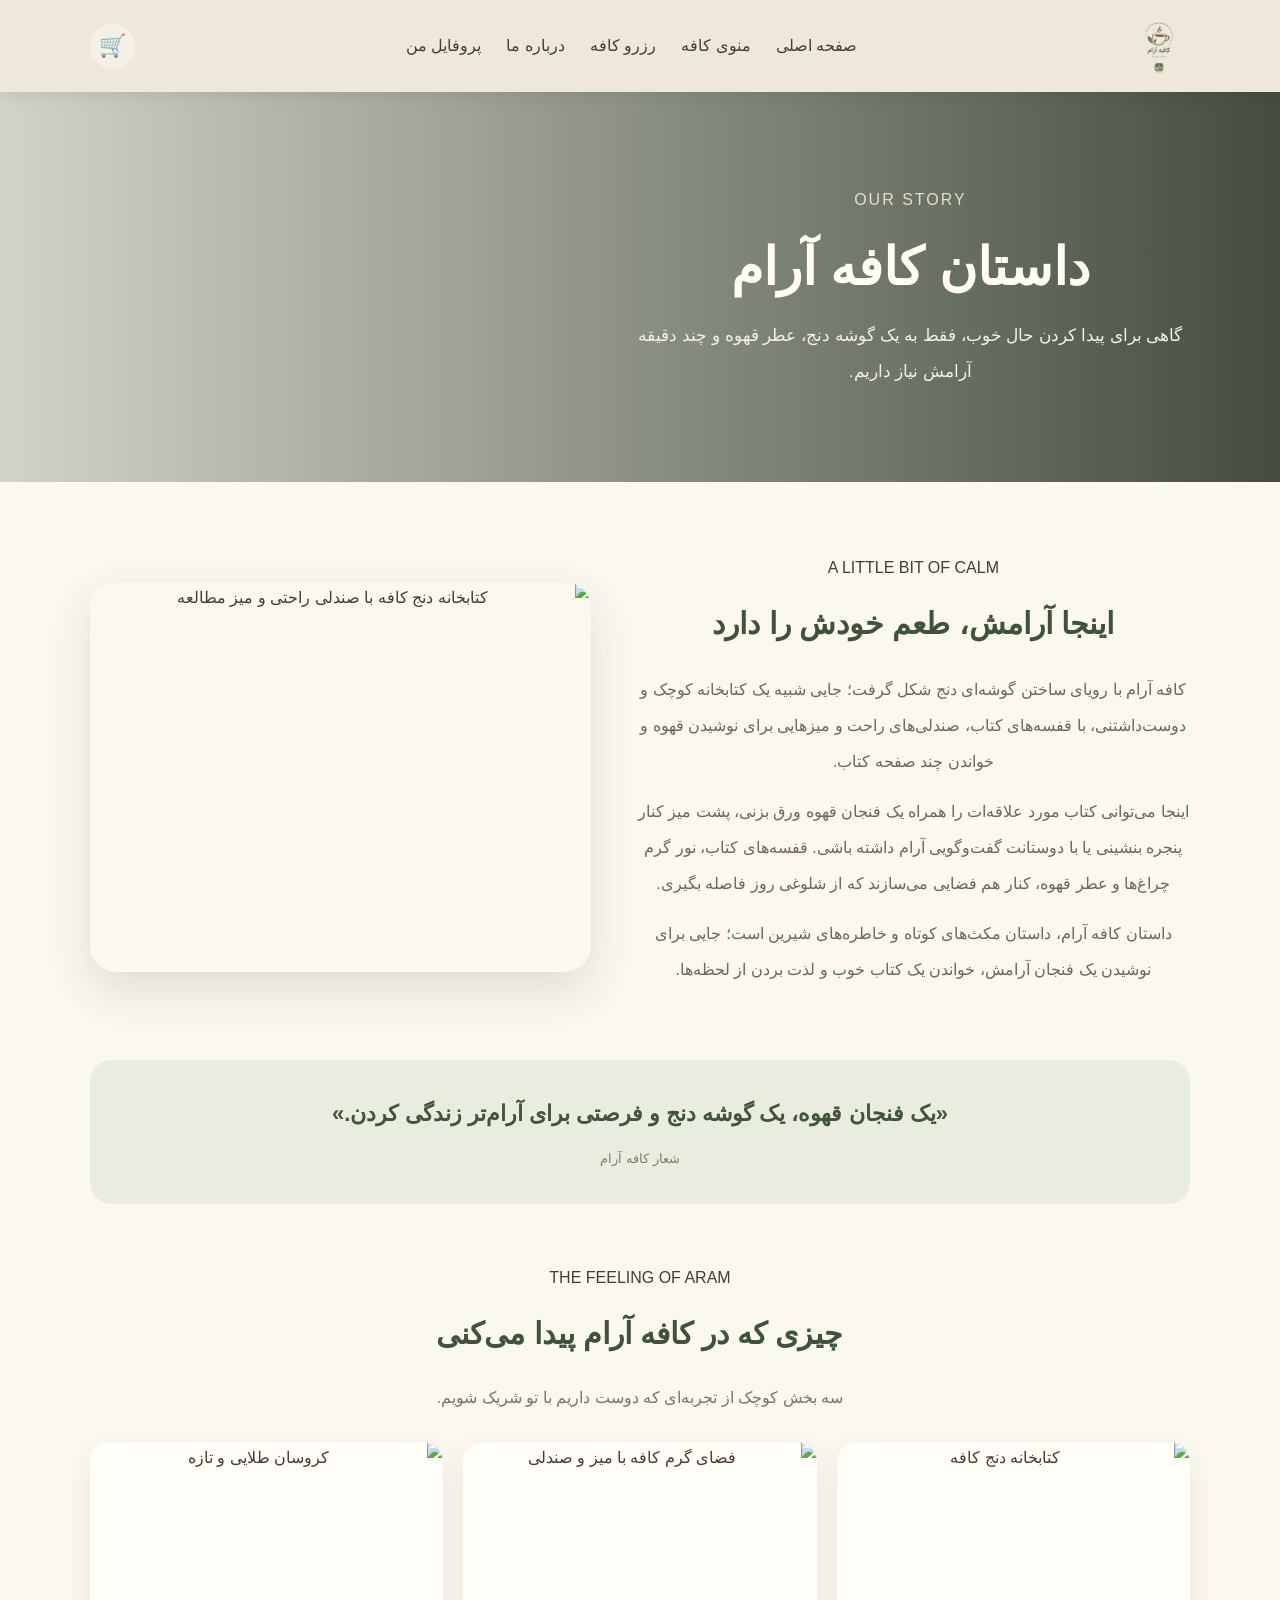
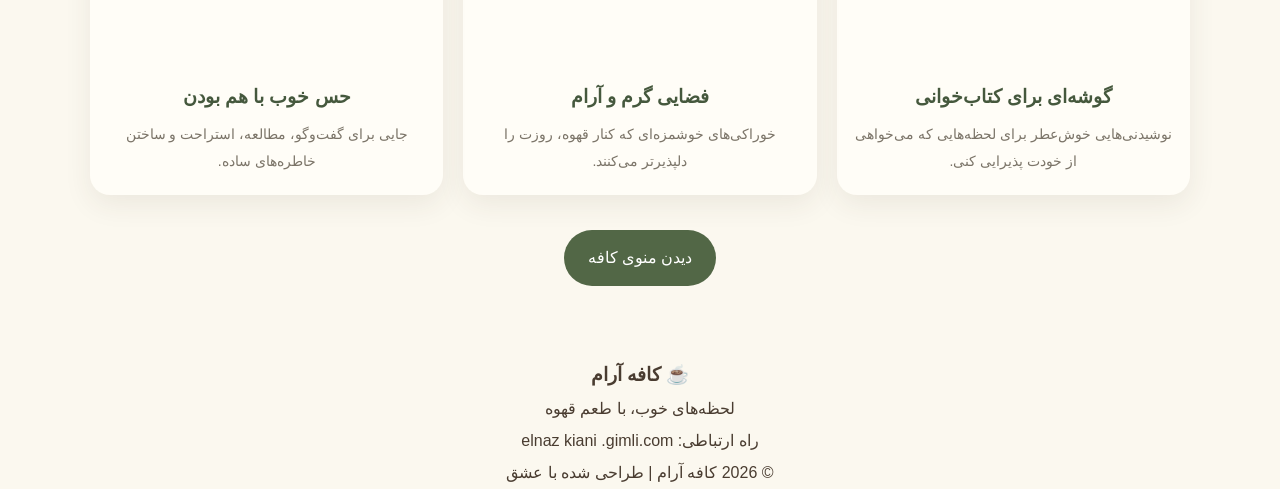
==== about.html @ 831acf15 "Add files via upload" ====
<!DOCTYPE html>
<html lang="fa" dir="rtl">
<head>
    <meta charset="UTF-8">
    <meta name="viewport" content="width=device-width, initial-scale=1.0">
    <title>داستان ما | کافه آرام</title>
    <link rel="icon" type="image/png" href="lo.png">
    <link rel="stylesheet" href="style.css">
    <link rel="preconnect" href="https://fonts.googleapis.com">
    <link rel="preconnect" href="https://fonts.gstatic.com" crossorigin>
    <link href="https://fonts.googleapis.com/css2?family=Vazirmatn:wght@300;400;500;600;700;800&display=swap" rel="stylesheet">
    <style>
        .story-page { background: #fbf8ef; }
        .story-hero {
            position: relative; min-height: 390px; display: flex; align-items: center;
            overflow: hidden; padding: 70px max(7vw, 24px);
            background: linear-gradient(90deg, rgba(27,39,25,.18), rgba(27,39,25,.82)),
                        url("./images/library-cafe.jpg") center 52%/cover no-repeat;
        }
        .story-hero-content { position: relative; z-index: 1; max-width: 650px; color: #fffdf6; }
        .story-hero .section-label { color: #e4dfc8; letter-spacing: 2px; }
        .story-hero h1 { font-size: clamp(32px, 5vw, 52px); margin: 12px 0; line-height: 1.5; }
        .story-hero p { max-width: 560px; font-size: 17px; line-height: 2.1; color: #f5f0e5; }
        .story-wrap { width: min(1100px, 90%); margin: auto; padding: 70px 0; }
        .story-intro { display: grid; grid-template-columns: 1.05fr .95fr; gap: 46px; align-items: center; }
        .story-copy h2, .story-values h2 { color: #40533a; font-size: 30px; margin: 10px 0 18px; }
        .story-copy p { color: #6d675c; line-height: 2.25; font-size: 16px; margin: 0 0 14px; }
        .story-photo-main { height: 390px; width: 100%; object-fit: cover; border-radius: 26px; box-shadow: 0 18px 45px rgba(55,65,43,.14); }
        .story-quote { margin: 58px 0; padding: 32px; border-radius: 22px; background: #e9eddf; text-align: center; color: #43543a; }
        .story-quote p { font-size: 22px; line-height: 2; margin: 0; font-weight: 600; }
        .story-quote span { display: block; margin-top: 10px; color: #7d806d; font-size: 13px; }
        .story-values { text-align: center; margin-bottom: 28px; }
        .story-values > p { color: #7b7468; }
        .story-gallery { display: grid; grid-template-columns: repeat(3, 1fr); gap: 20px; margin-top: 28px; }
        .story-gallery article { overflow: hidden; border-radius: 20px; background: #fffdf7; box-shadow: 0 10px 28px rgba(60,55,40,.08); }
        .story-gallery img { width: 100%; height: 220px; display: block; object-fit: cover; }
        .story-gallery h3 { color: #45583d; margin: 16px 18px 6px; }
        .story-gallery p { color: #7b7468; line-height: 1.9; margin: 0 18px 20px; font-size: 14px; }
        .story-back { display: inline-block; margin-top: 35px; padding: 12px 24px; border-radius: 28px; background: #526746; color: white; text-decoration: none; }
        @media (max-width: 760px) {
            .story-hero { min-height: 340px; padding: 55px 7%; }
            .story-intro { grid-template-columns: 1fr; gap: 24px; }
            .story-photo-main { height: 280px; }
            .story-gallery { grid-template-columns: 1fr; }
            .story-gallery img { height: 230px; }
            .story-wrap { padding: 48px 0; }
            .story-quote { margin: 38px 0; padding: 24px 18px; }
            .story-quote p { font-size: 18px; }
        }
    </style>
</head>
<body class="story-page">
<header>
    <a href="index.html#home" class="logo"><img src="./lo.png" alt="لوگوی کافه آرام"></a>
    <button class="menu-toggle" id="menuToggle" aria-label="باز کردن منو">☰</button>
    <nav id="navbar">
        <a href="index.html#home">صفحه اصلی</a>
        <a href="index.html#menu">منوی کافه</a>
        <a href="reservation.html">رزرو کافه</a>
        <a href="about.html" aria-current="page">درباره ما</a>
        <a href="profile.html">پروفایل من</a>
    </nav>
    <a class="header-cart" href="index.html#menu" aria-label="رفتن به منوی کافه">🛒</a>
</header>

<main>
    <section class="story-hero">
        <div class="story-hero-content">
            <span class="section-label">OUR STORY</span>
            <h1>داستان کافه آرام</h1>
            <p>گاهی برای پیدا کردن حال خوب، فقط به یک گوشه دنج، عطر قهوه و چند دقیقه آرامش نیاز داریم.</p>
        </div>
    </section>

    <div class="story-wrap">
        <section class="story-intro">
            <div class="story-copy">
                <span class="section-label">A LITTLE BIT OF CALM</span>
                <h2>اینجا آرامش، طعم خودش را دارد</h2>
                <p>کافه آرام با رویای ساختن گوشه‌ای دنج شکل گرفت؛ جایی شبیه یک کتابخانه کوچک و دوست‌داشتنی، با قفسه‌های کتاب، صندلی‌های راحت و میزهایی برای نوشیدن قهوه و خواندن چند صفحه کتاب.</p>
                <p>اینجا می‌توانی کتاب مورد علاقه‌ات را همراه یک فنجان قهوه ورق بزنی، پشت میز کنار پنجره بنشینی یا با دوستانت گفت‌وگویی آرام داشته باشی. قفسه‌های کتاب، نور گرم چراغ‌ها و عطر قهوه، کنار هم فضایی می‌سازند که از شلوغی روز فاصله بگیری.</p>
                <p>داستان کافه آرام، داستان مکث‌های کوتاه و خاطره‌های شیرین است؛ جایی برای نوشیدن یک فنجان آرامش، خواندن یک کتاب خوب و لذت بردن از لحظه‌ها.</p>
            </div>
            <img class="story-photo-main" src="./images/library-cafe.jpg" alt="کتابخانه دنج کافه با صندلی راحتی و میز مطالعه">
        </section>

        <blockquote class="story-quote">
            <p>«یک فنجان قهوه، یک گوشه دنج و فرصتی برای آرام‌تر زندگی کردن.»</p>
            <span>شعار کافه آرام</span>
        </blockquote>

        <section>
            <div class="story-values">
                <span class="section-label">THE FEELING OF ARAM</span>
                <h2>چیزی که در کافه آرام پیدا می‌کنی</h2>
                <p>سه بخش کوچک از تجربه‌ای که دوست داریم با تو شریک شویم.</p>
            </div>
            <div class="story-gallery">
                <article>
                    <img src="./images/library-cafe.jpg" alt="کتابخانه دنج کافه">
                    <h3>گوشه‌ای برای کتاب‌خوانی</h3>
                    <p>نوشیدنی‌هایی خوش‌عطر برای لحظه‌هایی که می‌خواهی از خودت پذیرایی کنی.</p>
                </article>
                <article>
                    <img src="./images/cafe-interior.jpg" alt="فضای گرم کافه با میز و صندلی">
                    <h3>فضایی گرم و آرام</h3>
                    <p>خوراکی‌های خوشمزه‌ای که کنار قهوه، روزت را دلپذیرتر می‌کنند.</p>
                </article>
                <article>
                    <img src="./images/croissant.jpg" alt="کروسان طلایی و تازه">
                    <h3>حس خوب با هم بودن</h3>
                    <p>جایی برای گفت‌وگو، مطالعه، استراحت و ساختن خاطره‌های ساده.</p>
                </article>
            </div>
            <div style="text-align:center">
                <a class="story-back" href="index.html#menu">دیدن منوی کافه</a>
            </div>
        </section>
    </div>
</main>

<footer>
    <h3>☕ کافه آرام</h3>
    <p>لحظه‌های خوب، با طعم قهوه</p><p>راه ارتباطی: elnaz kiani .gimli.com</p>
    <p class="copyright">© <span id="year"></span> کافه آرام | طراحی شده با عشق</p>
</footer>
<script>
    document.getElementById("year").textContent = new Date().getFullYear();
    const toggle = document.getElementById("menuToggle");
    const nav = document.getElementById("navbar");
    toggle?.addEventListener("click", () => nav?.classList.toggle("active"));
    nav?.querySelectorAll("a").forEach(link => link.addEventListener("click", () => nav.classList.remove("active")));
</script>
</body>
</html>
---- style.css ----
/* تنظیمات کلی */
* {
    margin: 0;
    padding: 0;
    box-sizing: border-box;
    scroll-behavior: smooth;
}

body {
    font-family: Tahoma, sans-serif;
    background-color: #F7F4EA;
    color: #493C30;
    line-height: 2;
}

/* سربرگ سایت */
header {
    background-color: #EEE8DA;
    padding: 15px 7%;
    display: flex;
    justify-content: space-between;
    align-items: center;
    position: sticky;
    top: 0;
    z-index: 1000;
    box-shadow: 0 3px 15px rgba(0,0,0,0.08);
}

.logo {
    color: #536B4F;
    font-size: 23px;
    font-weight: bold;
    text-decoration: none;
}

nav {
    display: flex;
    align-items: center;
    gap: 25px;
}

nav a {
    color: #493C30;
    text-decoration: none;
    transition: 0.3s;
}

nav a:hover {
    color: #829675;
}

.menu-toggle {
    display: none;
    background: #71866B;
    color: white;
    border: none;
    padding: 8px 13px;
    border-radius: 8px;
    cursor: pointer;
}

/* بخش اصلی */
.hero {
    min-height: 550px;
    background:
        linear-gradient(rgba(30,45,30,0.5), rgba(30,45,30,0.5)),
        url("https://images.unsplash.com/photo-1445116572660-236099ec97a0?w=1600");
    background-size: cover;
    background-position: center;
    display: flex;
    align-items: center;
    justify-content: center;
    text-align: center;
    color: white;
    padding: 40px 20px;
}

.hero-content {
    max-width: 750px;
}

.hero-content h1 {
    font-size: 40px;
    margin: 15px 0;
}

.hero-content p {
    font-size: 18px;
    margin-bottom: 25px;
}

.main-btn {
    display: inline-block;
    background-color: #71866B;
    color: white;
    padding: 12px 30px;
    border-radius: 30px;
    text-decoration: none;
    transition: 0.3s;
}

.main-btn:hover {
    background-color: #536B4F;
    transform: translateY(-3px);
}

.hero-note {
    margin-top: 25px;
    font-size: 15px;
}
/* بخش خوش آمدگویی */
.welcome {
    padding: 65px 10%;
    text-align: center;
}

.section-label {
    color: #A18B69;
    font-size: 13px;
    letter-spacing: 2px;
}

.welcome h2,
.section h2 {
    color: #536B4F;
    font-size: 30px;
    margin: 12px 0;
}

/* بخش منو */
.section {
    padding: 75px 10%;
    text-align: center;
}

.menu-section {
    background-color: #EEE9DD;
}

.section-description {
    margin-bottom: 25px;
}

.menu-table-wrapper {
    width: 100%;
    overflow-x: auto;
    margin-top: 30px;
}

table {
    width: 100%;
    border-collapse: collapse;
    background-color: #FFFEFA;
    box-shadow: 0 5px 18px rgba(0,0,0,0.07);
}

th {
    background-color: #71866B;
    color: white;
    padding: 15px;
}

td {
    padding: 14px;
    border-bottom: 1px solid #E5DECF;
}

tr:hover {
    background-color: #F1EBDD;
}

.menu-note {
    margin-top: 25px;
    color: #8A7359;
}
/* بخش درباره ما */
.about-section {
    display: flex;
    align-items: center;
    gap: 45px;
    text-align: right;
    background-color: #F8F5EC;
}

.about-image {
    flex: 1;
}

.about-image img {
    width: 100%;
    border-radius: 20px;
    box-shadow: 0 5px 20px rgba(0,0,0,0.12);
}

.about-text {
    flex: 1;
}

.about-text h2 {
    margin-bottom: 20px;
}

.about-text p {
    margin: 15px 0;
}

.about-text ul {
    padding-right: 25px;
    margin-top: 15px;
}
/* پروفایل سازنده */
.profile-section {
    background-color: #EAE5D8;
}

.profile-card {
    background-color: #FFFEFA;
    max-width: 500px;
    margin: 30px auto;
    padding: 35px;
    border-radius: 20px;
    box-shadow: 0 5px 20px rgba(0,0,0,0.08);
    transition: 0.3s;
}

.profile-card:hover {
    transform: translateY(-7px);
}

.profile-avatar {
    width: 100px;
    height: 100px;
    margin: 0 auto 15px;
    border-radius: 50%;
    background-color: #E8EEDD;
    display: flex;
    align-items: center;
    justify-content: center;
    font-size: 48px;
}

.profile-card h3 {
    color: #536B4F;
    font-size: 25px;
}

.profile-role {
    color: #A18B69;
    font-size: 14px;
}

.profile-card p {
    margin: 18px 0;
    color: #796B5D;
}

.profile-tags {
    display: flex;
    justify-content: center;
    gap: 10px;
    flex-wrap: wrap;
}

.profile-tags span {
    background-color: #EAEFE4;
    color: #536B4F;
    padding: 5px 15px;
    border-radius: 20px;
}

/* پایین سایت */
footer {
    background-color: #536B4F;
    color: white;
    text-align: center;
    padding: 30px;
}

.copyright {
    margin-top: 20px;
    font-size: 12px;
    opacity: 0.8;
}

/* نمایش در موبایل */
@media screen and (max-width: 768px) {

    header {
        padding: 13px 5%;
        flex-wrap: wrap;
    }

    .menu-toggle {
        display: block;
    }

    nav {
        display: none;
        flex-direction: column;
        width: 100%;
        gap: 12px;
        padding: 15px 0;
    }

    nav.show {
        display: flex;
    }

    .hero {
        min-height: 450px;
    }

    .hero-content h1 {
        font-size: 28px;
    }

    .hero-content p {
        font-size: 15px;
    }

    .section {
        padding: 50px 5%;
    }

    .about-section {
        flex-direction: column;
    }

    .about-image,
    .about-text {
        width: 100%;
    }

    th, td {
        padding: 9px 5px;
        font-size: 12px;
    }
}
/* تنظیم محل قرارگیری نوشته‌ها */
body {
    text-align: center;
}

.about-text {
    text-align: right;
}

.about-text ul {
    text-align: right;
}
.about-text {
    text-align: center;
}

.about-text ul {
    display: inline-block;
    text-align: right;
}
.logo {
    display: flex;
    align-items: center;
}

.logo img {
    width: 170px;
    height: 100px;
    object-fit: contain;
    display: block;
}
.hero {
    position: relative;
    width: 100%;
    overflow: hidden;
}

.hero-image {
    display: block;
    width: 100%;
    height: auto;
}

.hero {
    position: relative;
    width: 100%;
    overflow: hidden;
}

.hero-image {
    display: block;
    width: 100%;
    height: auto;
}

.hero-button {
    position: absolute;
    left: 42.4%;
    top: 67.5%;
    width: 15.2%;
    height: 7.5%;
    border-radius: 50px;
    cursor: pointer;
}
/* عنوان منو */
.section-heading {
    text-align: center;
    margin-bottom: 35px;
}

.section-heading h2 {
    color: #43543a;
    font-size: 32px;
    margin: 12px 0;
}

.section-description {
    color: #766b5c;
    line-height: 1.8;
}

/* چیدمان کارت محصولات */
.products-grid {
    display: grid;
    grid-template-columns: repeat(3, minmax(0, 1fr));
    gap: 24px;
}

/* کارت هر محصول */
.product-card {
    background: #fffdf7;
    border: 3px double #b69a68;
    border-radius: 18px;
    outline: 1px solid rgba(182, 154, 104, 0.28);
    outline-offset: -7px;
    overflow: hidden;
    box-shadow: 0 5px 18px rgba(60, 50, 35, 0.08), inset 0 0 0 5px #fffdf7;
    transition: transform 0.3s ease, box-shadow 0.3s ease;
}

.product-card:hover {
    transform: translateY(-5px);
    box-shadow: 0 10px 24px rgba(60, 50, 35, 0.14);
}

/* عکس محصولات */
.product-card img {
    display: block;
    width: 100%;
    height: 175px;
    object-fit: contain;
    padding: 8px;
    background: #f8f5ec;
}

/* اطلاعات محصول */
.product-info {
    padding: 20px;
    text-align: right;
}

.product-info h3 {
    color: #43543a;
    font-size: 21px;
    margin: 0 0 10px;
}

.product-info p {
    color: #766b5c;
    line-height: 1.8;
    min-height: 50px;
}

.product-price {
    display: block;
    color: #795638;
    font-size: 18px;
    margin: 15px 0;
}
/* انتخاب تعداد و دکمه افزودن */
.product-actions {
    display: flex;
    align-items: center;
    justify-content: flex-start;
    direction: ltr;
    flex-wrap: wrap;
    gap: 10px;
}

.product-qty {
    width: 65px;
    padding: 9px;
    border: 1px solid #cfc5b3;
    border-radius: 8px;
    background: #fff;
    font-family: inherit;
}

.add-to-cart,
.clear-cart {
    background: #526746;
    color: #fffdf7;
    border: 1px solid #b69a68;
    border-radius: 25px;
    padding: 10px 16px;
    font-family: inherit;
    cursor: pointer;
    transition: background 0.3s ease;
}

.add-to-cart:hover,
.clear-cart:hover {
    background: #3d5033;
}

/* سبد سفارش */
.cart-section {
    margin-top: 50px;
    padding: 25px;
    background: #f5f0e5;
    border-radius: 18px;
}

.cart-section h2 {
    color: #43543a;
    margin-bottom: 20px;
}

.cart-table-wrapper {
    overflow-x: auto;
}

.cart-table {
    width: 100%;
    border-collapse: collapse;
    text-align: center;
}

.cart-table th,
.cart-table td {
    padding: 12px;
    border-bottom: 1px solid #ded4c3;
}

.cart-table th {
    color: #43543a;
    background: #ebe4d5;
}

.remove-item {
    background: #9b4d3b;
    color: white;
    border: none;
    border-radius: 8px;
    padding: 7px 12px;
    font-family: inherit;
    cursor: pointer;
}

.cart-total {
    font-size: 18px;
    margin-top: 20px;
    color: #43543a;
}

.cart-message {
    color: #43543a;
    min-height: 24px;
    margin-top: 15px;
}

/* نمایش در تبلت */
@media (max-width: 900px) {
    .products-grid {
        grid-template-columns: repeat(2, minmax(0, 1fr));
    }
}

/* نمایش در موبایل */
@media (max-width: 600px) {
    .products-grid {
        grid-template-columns: 1fr;
    }

    .product-card img {
        height: 200px;
    }

    .cart-section {
        padding: 15px;
    }

    .product-actions {
        gap: 8px;
    }
}
/* آیکون سبد خرید در هدر */
.header-cart {
    position: relative;
    display: inline-flex;
    align-items: center;
    justify-content: center;
    width: 45px;
    height: 45px;
    background: #f5f0e5;
    color: #43543a;
    border-radius: 50%;
    font-size: 22px;
    text-decoration: none;
    flex-shrink: 0;
}

.header-cart:hover {
    background: #e6dfd0;
}

#cartCount {
    position: absolute;
    top: -5px;
    left: -5px;
    min-width: 20px;
    height: 20px;
    padding: 0 4px;
    display: flex;
    align-items: center;
    justify-content: center;
    background: #9b4d3b;
    color: white;
    border-radius: 50%;
    font-size: 12px;
}

/* ===== سبد خرید بازشونده ===== */
.header-cart {
    border: 0;
    cursor: pointer;
    font-family: inherit;
}
.cart-overlay {
    position: fixed;
    inset: 0;
    z-index: 3000;
    display: flex;
    align-items: center;
    justify-content: center;
    padding: 18px;
    background: rgba(30, 38, 27, .58);
    opacity: 0;
    visibility: hidden;
    transition: opacity .25s ease, visibility .25s ease;
}
.cart-overlay.is-open {
    opacity: 1;
    visibility: visible;
}
.cart-modal {
    width: min(760px, 100%);
    max-height: min(88vh, 760px);
    overflow-y: auto;
    background: #fffdf7;
    border: 1px solid #e7dfd0;
    border-radius: 24px;
    padding: 26px;
    box-shadow: 0 24px 70px rgba(20, 30, 18, .25);
    transform: translateY(18px) scale(.98);
    transition: transform .25s ease;
}
.cart-overlay.is-open .cart-modal {
    transform: translateY(0) scale(1);
}
.cart-modal-header {
    display: flex;
    align-items: flex-start;
    justify-content: space-between;
    gap: 16px;
    padding-bottom: 18px;
    border-bottom: 1px solid #e9e2d5;
}
.cart-modal-header h2 {
    margin: 5px 0;
    color: #43543a;
    font-size: 25px;
}
.cart-modal-header p {
    margin: 0;
    color: #8a806f;
    font-size: 14px;
}
.cart-close {
    width: 40px;
    height: 40px;
    border: 0;
    border-radius: 50%;
    background: #f1ecdf;
    color: #43543a;
    font-size: 28px;
    line-height: 1;
    cursor: pointer;
}
.cart-content { padding: 18px 0; }
.cart-table-wrapper { overflow-x: auto; }
.cart-table {
    width: 100%;
    border-collapse: separate;
    border-spacing: 0;
    text-align: center;
    min-width: 560px;
}
.cart-table th {
    background: #edf0e7;
    color: #43543a;
    font-weight: 700;
}
.cart-table th, .cart-table td {
    padding: 13px 10px;
    border-bottom: 1px solid #eee8dc;
}
.cart-table tbody tr:last-child td { border-bottom: 0; }
.cart-table td { color: #5e594f; }
.cart-table .empty-cart-cell { padding: 28px; color: #8a806f; }
.cart-controls {
    display: inline-flex;
    align-items: center;
    justify-content: center;
    gap: 9px;
    white-space: nowrap;
}
.quantity-btn {
    width: 29px;
    height: 29px;
    border: 0;
    border-radius: 50%;
    background: #e8eddf;
    color: #43543a;
    font-size: 18px;
    cursor: pointer;
}
.quantity-btn:hover { background: #d8e1ce; }
.remove-item {
    border: 0;
    border-radius: 18px;
    padding: 7px 11px;
    background: #f4e5df;
    color: #994e3c;
    font-family: inherit;
    cursor: pointer;
}
.cart-empty {
    display: none;
    text-align: center;
    padding: 25px 10px 18px;
    color: #6d665a;
}
.cart-empty.is-visible { display: block; }
.cart-empty > span { display: block; font-size: 38px; margin-bottom: 8px; }
.cart-empty strong { color: #43543a; font-size: 17px; }
.cart-empty p { margin: 7px 0 14px; font-size: 14px; }
.cart-footer {
    padding-top: 17px;
    border-top: 1px solid #e9e2d5;
}
.cart-total {
    display: flex;
    justify-content: space-between;
    align-items: center;
    gap: 12px;
    margin: 0 0 17px;
    padding: 15px 17px;
    border-radius: 14px;
    background: #f2f0e6;
    color: #43543a;
    font-size: 16px;
}
.cart-total strong { font-size: 20px; }
.cart-footer-actions { display: flex; gap: 10px; flex-wrap: wrap; }
.cart-footer-actions button, .continue-shopping {
    border: 0;
    border-radius: 24px;
    padding: 10px 18px;
    font-family: inherit;
    cursor: pointer;
}
.clear-cart { background: #9b4d3b; color: white; }
.continue-shopping { background: #526746; color: white; }
.cart-message { min-height: 22px; margin: 10px 0 0; color: #526746; }
body.cart-open { overflow: hidden; }
@media (max-width: 600px) {
    .cart-overlay { padding: 9px; align-items: flex-end; }
    .cart-modal { width: 100%; max-height: 92vh; border-radius: 22px 22px 12px 12px; padding: 18px 14px; }
    .cart-modal-header h2 { font-size: 21px; }
    .cart-total { font-size: 14px; }
    .cart-total strong { font-size: 17px; }
}


/* ===== اسلایدشو خوش‌آمدگویی ===== */
.hero {
    position: relative;
    min-height: 590px;
    overflow: hidden;
    isolation: isolate;
    display: flex;
    align-items: center;
    justify-content: center;
    padding: 50px 20px;
    text-align: center;
    color: #fffdf6;
    background: #293628;
}
.hero-slideshow, .hero-shade {
    position: absolute;
    inset: 0;
}
.hero-slideshow { z-index: -2; }
.hero-slide {
    position: absolute;
    inset: 0;
    width: 100%;
    height: 100%;
    object-fit: cover;
    opacity: 0;
    transition: opacity 1.2s ease-in-out;
}
.hero-slide.active { opacity: 1; }
.hero-shade {
    z-index: -1;
    background: linear-gradient(90deg, rgba(25,35,23,.58), rgba(25,35,23,.48));
}
.hero-caption { max-width: 760px; position: relative; z-index: 1; }
.hero-caption > span { color: #e7dfc9; letter-spacing: 3px; font-size: 13px; }
.hero-caption h1 { color: #fffdf6; font-size: clamp(30px, 5vw, 48px); margin: 15px 0; }
.hero-caption p { color: #f5f0e5; font-size: 18px; margin: 0 0 25px; }
.hero-dots {
    position: absolute;
    bottom: 22px;
    left: 0;
    right: 0;
    display: flex;
    justify-content: center;
    gap: 9px;
    z-index: 2;
}
.hero-dot {
    width: 9px;
    height: 9px;
    border: 0;
    border-radius: 50%;
    padding: 0;
    background: rgba(255,255,255,.55);
    cursor: pointer;
    transition: width .25s, background .25s;
}
.hero-dot.active { width: 25px; border-radius: 10px; background: #f4ead3; }

/* ===== رزرو کافه ===== */
.reservation-section {
    display: grid;
    grid-template-columns: 1fr 1fr;
    gap: 48px;
    align-items: center;
    padding: 80px max(7%, 22px);
    background: #f8f5ec;
}
.reservation-intro h2 { color: #43543a; font-size: clamp(25px, 3vw, 34px); line-height: 1.7; margin: 10px 0; }
.reservation-intro > p { color: #746d61; line-height: 2.1; }
.reservation-occasions { display: flex; flex-wrap: wrap; gap: 12px; margin: 24px 0; }
.reservation-occasions div {
    display: flex; align-items: center; gap: 8px; padding: 10px 14px;
    border-radius: 30px; background: #e9eddf; color: #43543a; font-size: 14px;
}
.reservation-occasions span { font-size: 19px; }
.reservation-photo { width: 100%; height: 245px; object-fit: cover; border-radius: 22px; }
.reservation-form {
    background: #fffdf7; border: 1px solid #e8e1d4; border-radius: 23px;
    padding: 28px; box-shadow: 0 14px 40px rgba(53,61,42,.08);
}
.reservation-form h3 { margin: 0 0 5px; color: #43543a; font-size: 23px; }
.reservation-form > p { margin: 0 0 20px; color: #8a806f; font-size: 14px; }
.reservation-form label { display: block; margin: 13px 0 6px; color: #5c594e; font-size: 14px; }
.reservation-form input, .reservation-form select, .reservation-form textarea {
    width: 100%; box-sizing: border-box; border: 1px solid #e3ddcf; border-radius: 11px;
    padding: 12px; background: #fff; color: #4d5144; font: inherit; outline: none;
}
.reservation-form input:focus, .reservation-form select:focus, .reservation-form textarea:focus { border-color: #879879; }
.reservation-fields { display: grid; grid-template-columns: 1fr 1fr; gap: 13px; }
.reservation-submit {
    width: 100%; margin-top: 18px; border: 0; border-radius: 25px; padding: 13px;
    background: #526746; color: white; font: inherit; cursor: pointer;
}
.reservation-submit:hover { background: #405638; }
.reservation-message { min-height: 22px; color: #526746; line-height: 1.8; margin: 10px 0 0 !important; }
.reservation-form small { display: block; margin-top: 8px; color: #9a8f7d; line-height: 1.8; }
@media (max-width: 800px) {
    .reservation-section { grid-template-columns: 1fr; gap: 28px; padding: 55px 6%; }
    .hero { min-height: 470px; }
}
@media (max-width: 480px) {
    .reservation-fields { grid-template-columns: 1fr; gap: 0; }
    .reservation-form { padding: 21px 17px; }
}

/* نسخه به‌روزشده صفحات */
.hero-home{position:relative;min-height:560px;overflow:hidden;padding:0;background:#273626;display:block}.hero-home .hero-slideshow,.hero-home .hero-shade{position:absolute;inset:0}.hero-home .hero-slide{position:absolute;inset:0;width:100%;height:100%;object-fit:cover;opacity:0;transition:opacity 1.2s ease}.hero-home .hero-slide.active{opacity:1}.hero-home .hero-shade{background:linear-gradient(90deg,rgba(20,30,20,.25),rgba(20,30,20,.68));z-index:1}.hero-home .hero-caption{position:absolute;z-index:2;inset:0;display:flex;flex-direction:column;align-items:center;justify-content:center;text-align:center;color:#fffdf5;padding:30px}.hero-home .hero-caption h1{font-size:clamp(30px,5vw,52px);margin:0 0 14px;text-shadow:0 3px 18px #0008}.hero-home .hero-caption p{font-size:clamp(18px,2.5vw,25px);margin:0;text-shadow:0 2px 12px #0009}.reservation-page-heading{text-align:center;padding:60px 20px 35px;background:#f8f5ec}.reservation-page-heading h1{color:#43543a;font-size:clamp(26px,4vw,40px);margin:10px auto;max-width:850px}.reservation-page-heading p{color:#756d60;max-width:760px;margin:auto;line-height:2}.reservation-page .reservation-section{padding-top:45px}.reservation-slideshow{position:relative;width:100%;height:250px;border-radius:22px;overflow:hidden;margin-top:22px}.reservation-slide{position:absolute;inset:0;width:100%;height:100%;object-fit:cover;opacity:0;transition:opacity 1s ease}.reservation-slide.active{opacity:1}.reservation-gallery{padding:55px 7%;text-align:center;background:#fffdf7}.reservation-gallery h2{color:#43543a;margin-bottom:25px}.reservation-gallery-grid{display:grid;grid-template-columns:repeat(4,1fr);gap:18px}.reservation-gallery-grid article{background:#f8f5ec;border-radius:18px;overflow:hidden;box-shadow:0 8px 25px #4b563015}.reservation-gallery-grid img{width:100%;height:180px;object-fit:cover;display:block}.reservation-gallery-grid h3{color:#43543a;padding:13px;font-size:16px}.logo img{width:62px;height:62px;object-fit:contain;display:block}@media(max-width:800px){.reservation-gallery-grid{grid-template-columns:repeat(2,1fr)}.hero-home{min-height:470px}}@media(max-width:480px){.reservation-gallery-grid{grid-template-columns:1fr}.reservation-gallery-grid img{height:210px}}

/* به‌روزرسانی ظاهری کارت‌های محصولات */
.product-card {
    background: linear-gradient(145deg, rgba(248, 245, 232, 0.97), rgba(232, 237, 220, 0.92));
    position: relative;
}
.product-info h3 {
    font-family: "B Nazanin", "Noto Naskh Arabic", Georgia, serif;
    font-size: 25px;
    font-weight: 700;
    letter-spacing: 0.15px;
    color: #344b2e;
    text-shadow: 0 1px 0 rgba(255, 255, 255, 0.7);
}
.product-info {
    background: linear-gradient(180deg, rgba(248, 245, 232, 0.88), rgba(236, 239, 225, 0.94));
}
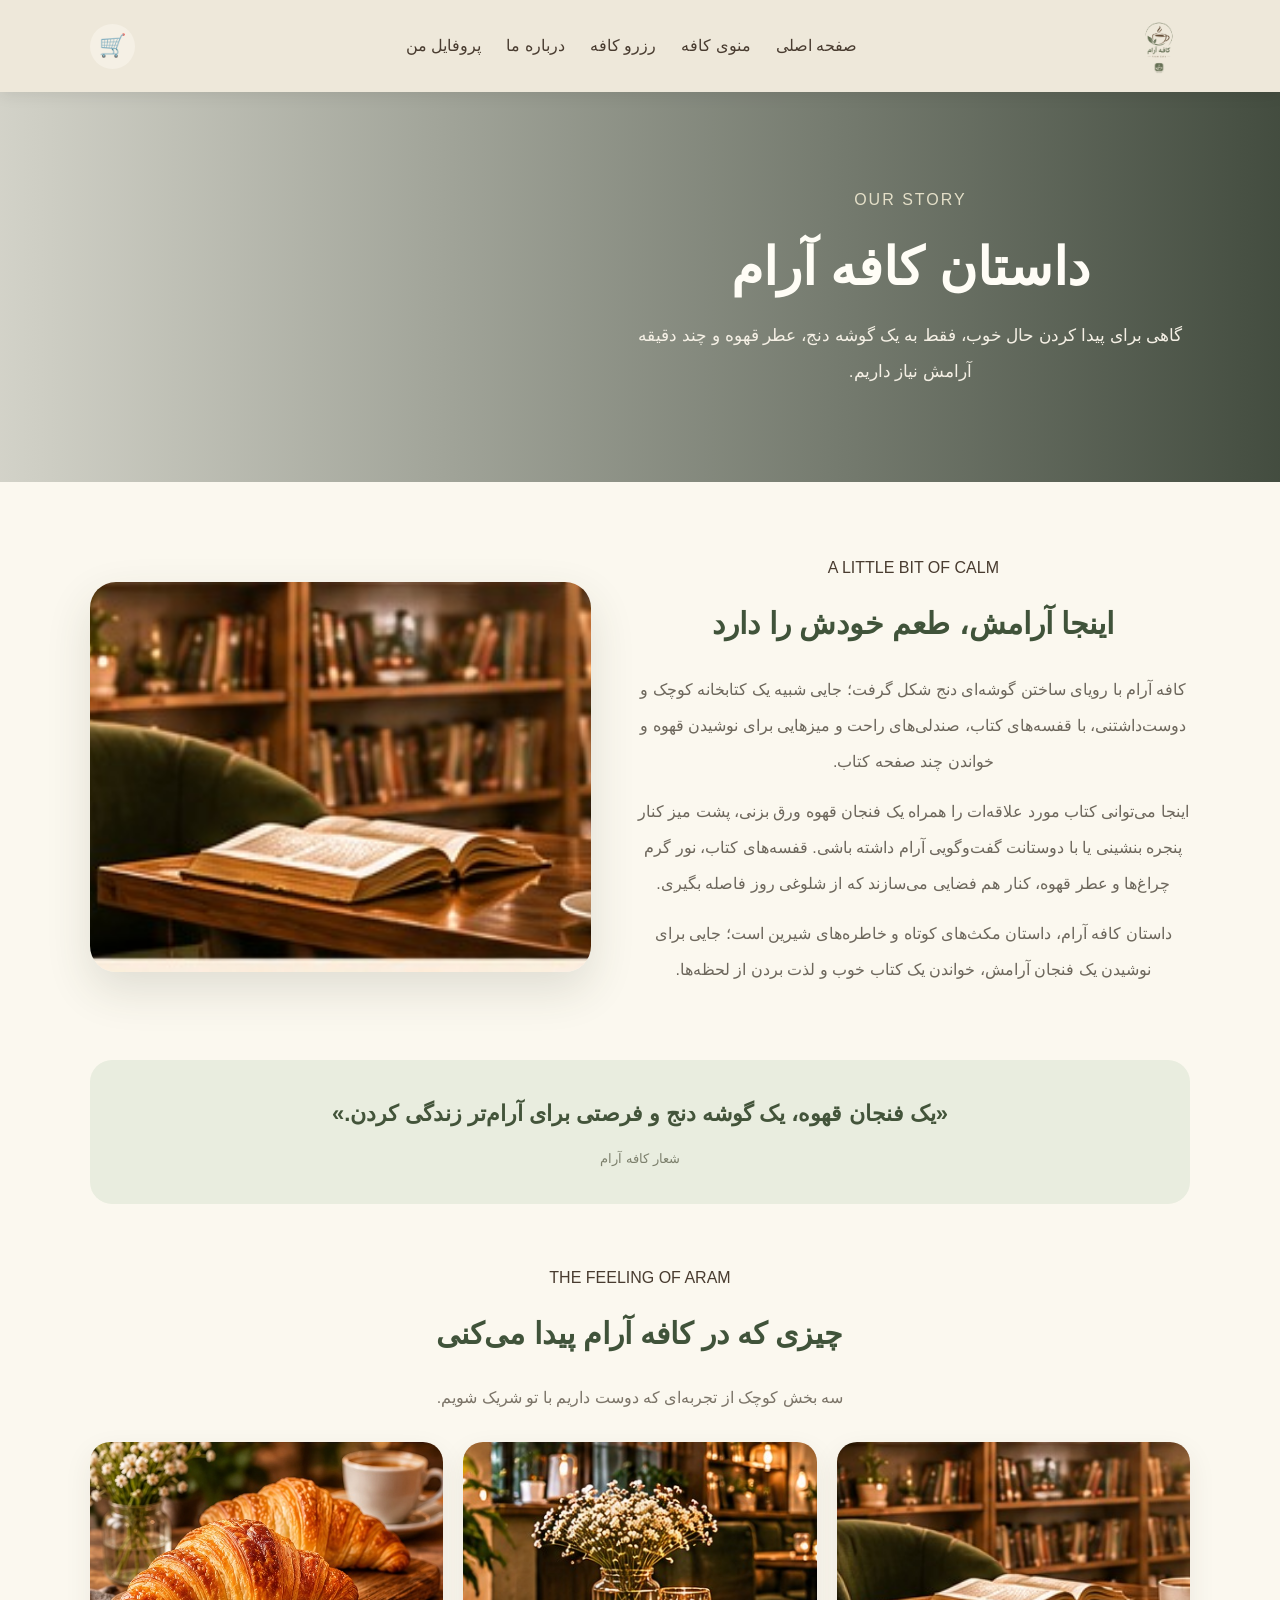
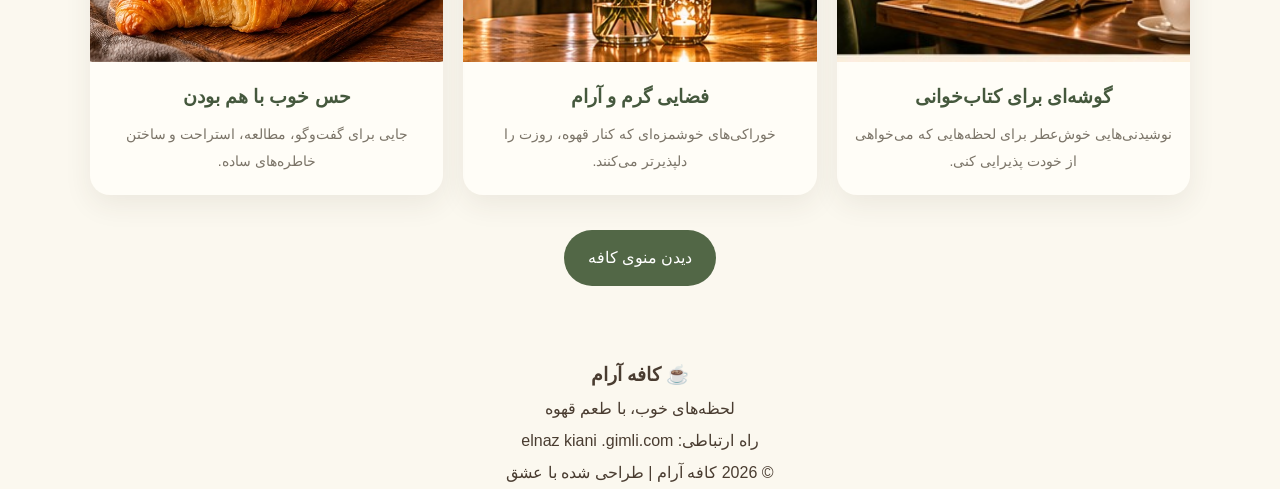
==== commit e2e22803: "Update about.html" ====
--- a/about.html
+++ b/about.html
@@ -81,7 +81,7 @@
                 <p>اینجا می‌توانی کتاب مورد علاقه‌ات را همراه یک فنجان قهوه ورق بزنی، پشت میز کنار پنجره بنشینی یا با دوستانت گفت‌وگویی آرام داشته باشی. قفسه‌های کتاب، نور گرم چراغ‌ها و عطر قهوه، کنار هم فضایی می‌سازند که از شلوغی روز فاصله بگیری.</p>
                 <p>داستان کافه آرام، داستان مکث‌های کوتاه و خاطره‌های شیرین است؛ جایی برای نوشیدن یک فنجان آرامش، خواندن یک کتاب خوب و لذت بردن از لحظه‌ها.</p>
             </div>
-            <img class="story-photo-main" src="./images/library-cafe.jpg" alt="کتابخانه دنج کافه با صندلی راحتی و میز مطالعه">
+            <img class="story-photo-main" src="./library-cafe.jpg" alt="کتابخانه دنج کافه با صندلی راحتی و میز مطالعه">
         </section>
 
         <blockquote class="story-quote">
@@ -97,17 +97,17 @@
             </div>
             <div class="story-gallery">
                 <article>
-                    <img src="./images/library-cafe.jpg" alt="کتابخانه دنج کافه">
+                    <img src="./library-cafe.jpg" alt="کتابخانه دنج کافه">
                     <h3>گوشه‌ای برای کتاب‌خوانی</h3>
                     <p>نوشیدنی‌هایی خوش‌عطر برای لحظه‌هایی که می‌خواهی از خودت پذیرایی کنی.</p>
                 </article>
                 <article>
-                    <img src="./images/cafe-interior.jpg" alt="فضای گرم کافه با میز و صندلی">
+                    <img src="./cafe-interior.jpg" alt="فضای گرم کافه با میز و صندلی">
                     <h3>فضایی گرم و آرام</h3>
                     <p>خوراکی‌های خوشمزه‌ای که کنار قهوه، روزت را دلپذیرتر می‌کنند.</p>
                 </article>
                 <article>
-                    <img src="./images/croissant.jpg" alt="کروسان طلایی و تازه">
+                    <img src="./croissant.jpg" alt="کروسان طلایی و تازه">
                     <h3>حس خوب با هم بودن</h3>
                     <p>جایی برای گفت‌وگو، مطالعه، استراحت و ساختن خاطره‌های ساده.</p>
                 </article>
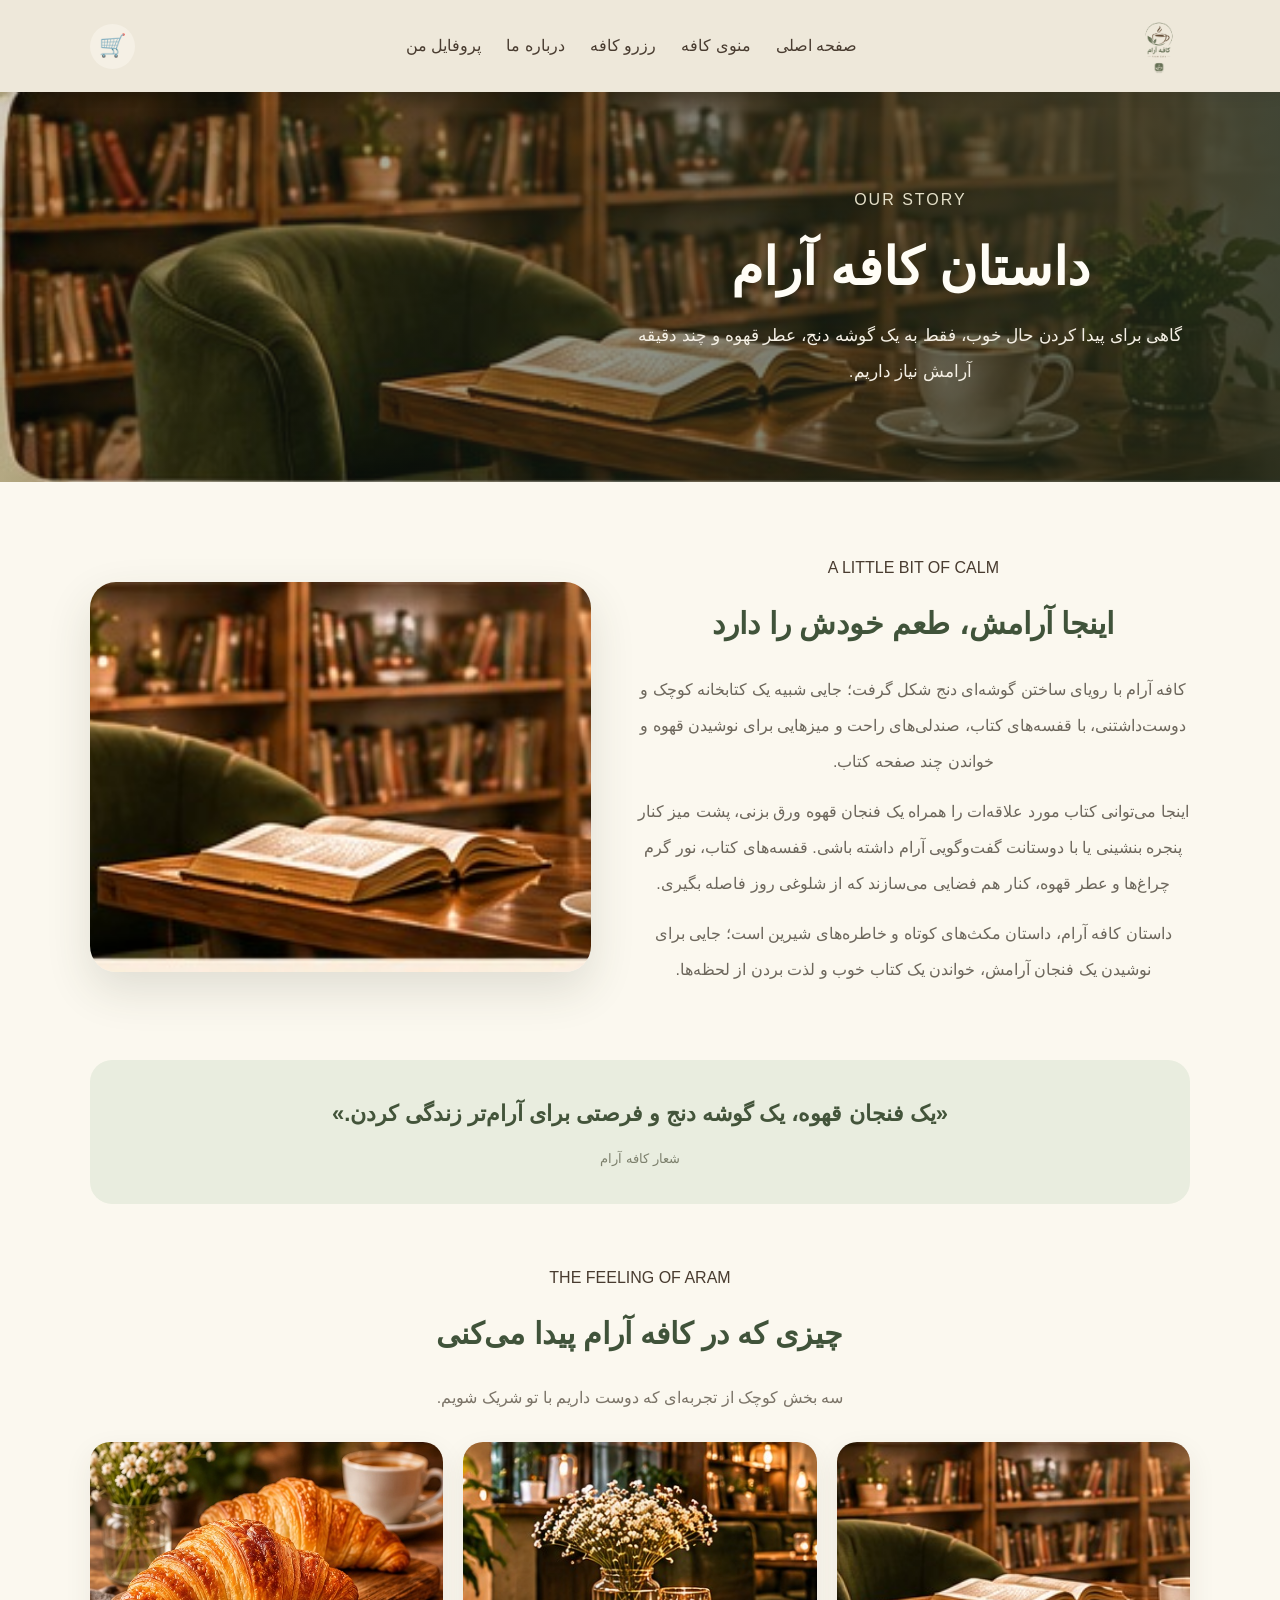
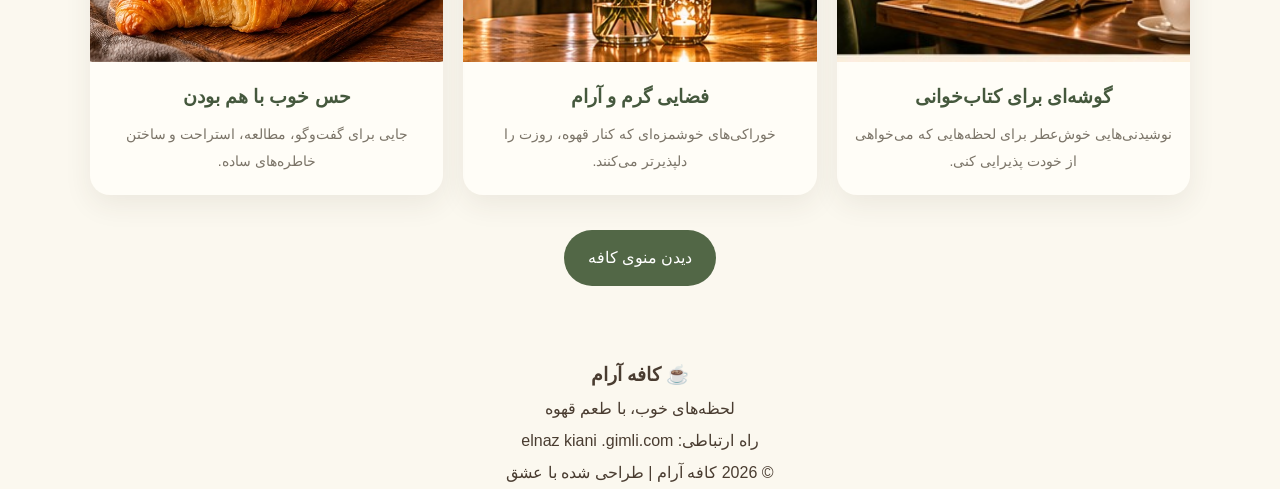
==== commit a8f95fc1: "Update about.html" ====
--- a/about.html
+++ b/about.html
@@ -15,7 +15,7 @@
             position: relative; min-height: 390px; display: flex; align-items: center;
             overflow: hidden; padding: 70px max(7vw, 24px);
             background: linear-gradient(90deg, rgba(27,39,25,.18), rgba(27,39,25,.82)),
-                        url("./images/library-cafe.jpg") center 52%/cover no-repeat;
+                        url("./library-cafe.jpg") center 52%/cover no-repeat;
         }
         .story-hero-content { position: relative; z-index: 1; max-width: 650px; color: #fffdf6; }
         .story-hero .section-label { color: #e4dfc8; letter-spacing: 2px; }
